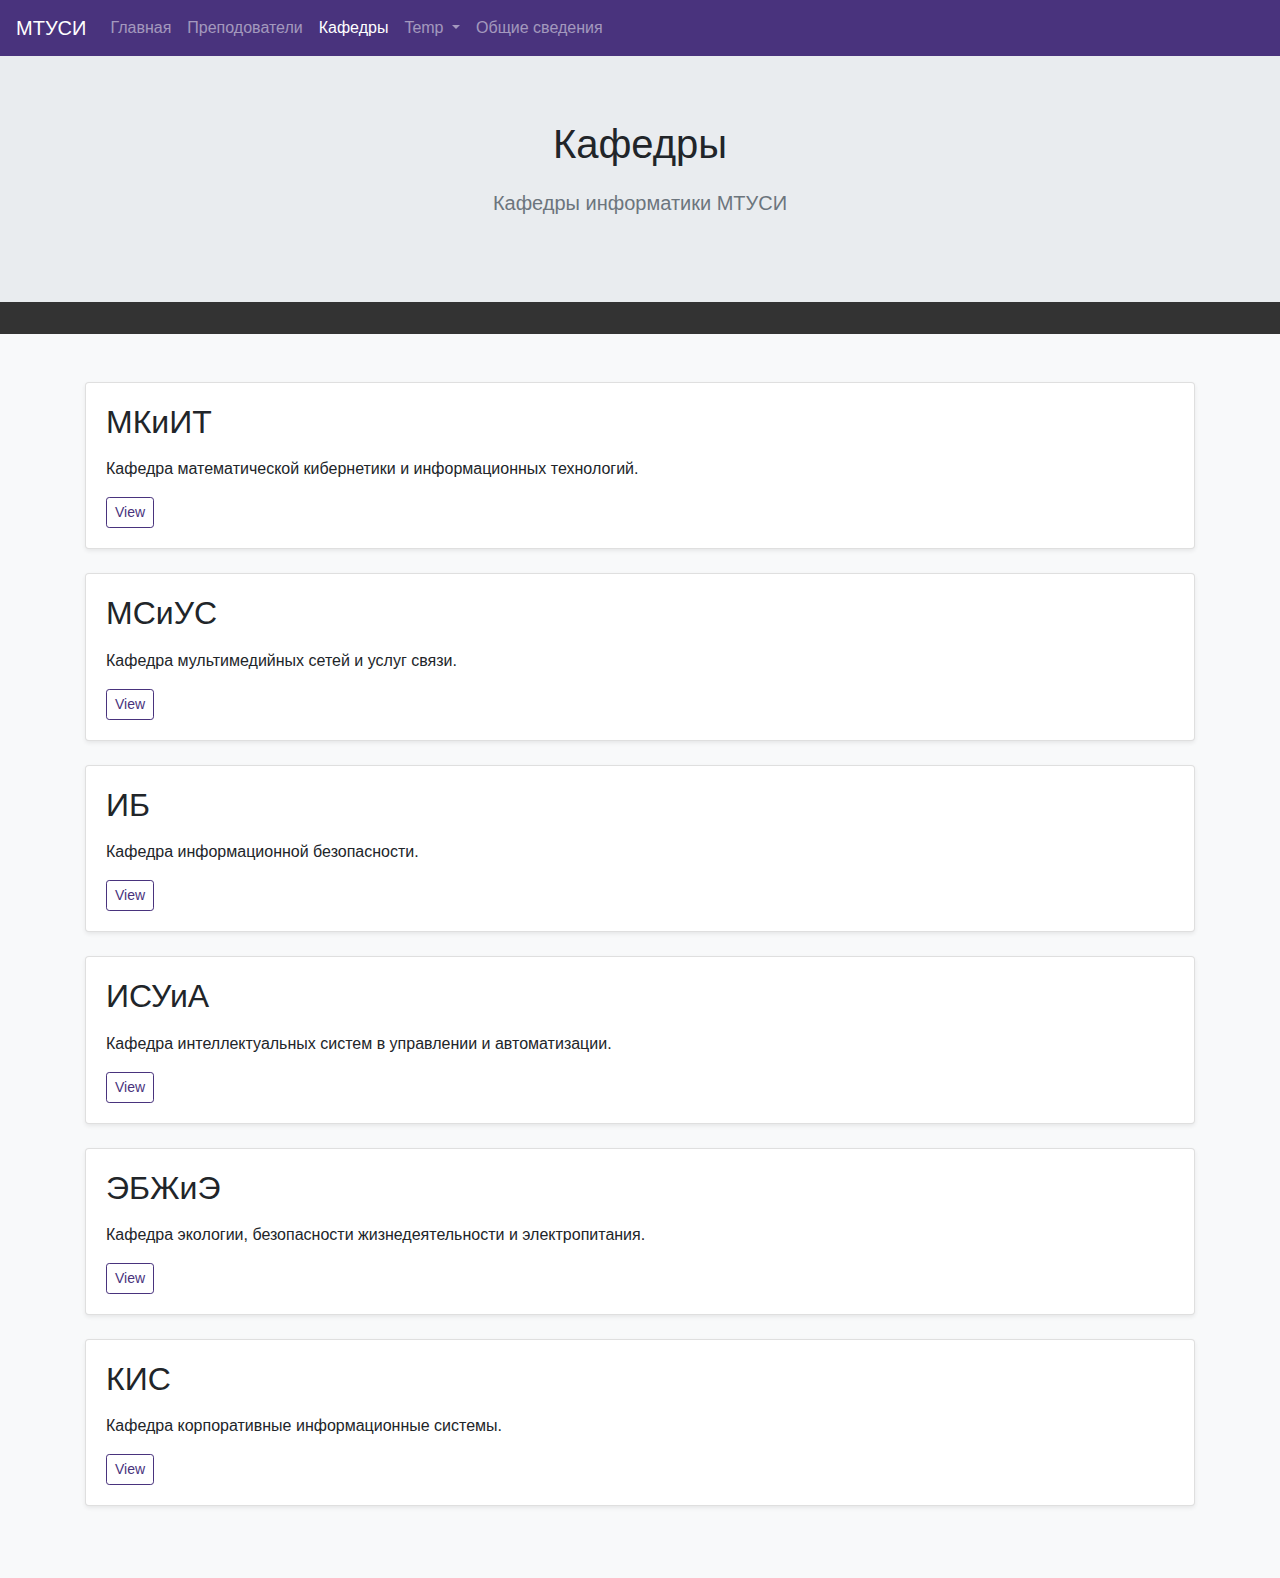
==== Site/department.html @ 0a7c4e99 "uuhhh" ====
<!DOCTYPE html>
<html lang="ru">

<head>
    <meta http-equiv="Content-Type" content="text/html; charset=UTF-8">
    <meta name="viewport" content="width=device-width, initial-scale=1, shrink-to-fit=no">
    <title>МТУСИ</title>
    <link rel="stylesheet" href="assets/css/bootstrap/bootstrap.min.css">
    <link rel="stylesheet" href="assets/css/style.css">
</head>

<body>
    <header>
        <nav class="navbar navbar-expand-md navbar-dark" style="background-color:#49337d">
            <a class="navbar-brand" href="#">МТУСИ</a>
            <button class="navbar-toggler" type="button" data-toggle="collapse" data-target="#navbarSupportedContent" aria-controls="navbarSupportedContent" aria-expanded="false" aria-label="Toggle navigation">
                      <span class="navbar-toggler-icon"></span>
                    </button>
            <div class="collapse navbar-collapse" id="navbarSupportedContent">
                <ul class="navbar-nav mr-auto">
                    <li class="nav-item">
                        <a class="nav-link" href="index.html">Главная<span class="sr-only">(current)</span></a>
                    </li>
                    <li class="nav-item">
                        <a class="nav-link" href="teachers.html">Преподователи</a>
                    </li>
                    <li class="nav-item active">
                        <a class="nav-link" href="department.html">Кафедры</a>
                    </li>
                    <li class="nav-item dropdown">
                        <a class="nav-link dropdown-toggle" href="#" id="navbarDropdown" role="button" data-toggle="dropdown" aria-haspopup="true" aria-expanded="false">
                                Temp
                          </a>
                        <div class="dropdown-menu" aria-labelledby="navbarDropdown">
                            <a class="dropdown-item" href="#">МКиИТ</a>

                            <a class="dropdown-item" href="#">МСиУС</a>

                            <a class="dropdown-item" href="#">ИБ</a>

                            <a class="dropdown-item" href="#">ИСУиА</a>

                            <a class="dropdown-item" href="#">ЭБЖиЭ</a>

                            <a class="dropdown-item" href="#">КИС</a>

                        </div>
                    </li>
                    <li class="nav-item">
                        <a class="nav-link" href="info.html">Общие сведения</a>
                    </li>
                </ul>
            </div>
        </nav>
    </header>
    <main>
        <section class="jumbotron jumbotron-fluid text-center">
            <div class="container">
                <h1 class="jumbotron-heading">Кафедры</h1>
                <p class="lead text-muted">Кафедры информатики МТУСИ</p>
            </div>
        </section>
        <div class="album py-5 bg-light">
            <div class="container">

                <div class="row">
                    <div class="col-md">
                        <div class="card mb-4 shadow-sm">
                            <div class="card-body">
                                <h2>МКиИТ</h2>
                                <p class="card-text">Кафедра математической кибернетики и информационных технологий.</p>
                                <div class="d-flex justify-content-between align-items-center">
                                    <div class="btn-group">
                                        <a href="department/MKiIT.html"><button type="button" class="btn btn-sm btn-outline-indigo" >View</button></a>
                                    </div>
                                </div>
                            </div>
                        </div>
                    </div>
                    <div class="col-md-12">
                        <div class="card mb-4 shadow-sm">

                            <div class="card-body">
                                <h2>МСиУС</h2>
                                <p class="card-text">Кафедра мультимедийных сетей и услуг связи.</p>
                                <div class="d-flex justify-content-between align-items-center">
                                    <div class="btn-group">
                                        <button type="button" class="btn btn-sm btn-outline-indigo">View</button>
                                    </div>
                                </div>
                            </div>
                        </div>
                    </div>
                    <div class="col-md-12">
                        <div class="card mb-4 shadow-sm">

                            <div class="card-body">
                                <h2>ИБ</h2>
                                <p class="card-text">Кафедра информационной безопасности.</p>
                                <div class="d-flex justify-content-between align-items-center">
                                    <div class="btn-group">
                                        <button type="button" class="btn btn-sm btn-outline-indigo">View</button>
                                    </div>
                                </div>
                            </div>
                        </div>
                    </div>
                    <div class="col-md-12">
                        <div class="card mb-4 shadow-sm">

                            <div class="card-body">
                                <h2>ИСУиА</h2>
                                <p class="card-text">Кафедра интеллектуальных систем в управлении и автоматизации.</p>
                                <div class="d-flex justify-content-between align-items-center">
                                    <div class="btn-group">
                                        <button type="button" class="btn btn-sm btn-outline-indigo">View</button>
                                    </div>
                                </div>
                            </div>
                        </div>
                    </div>
                    <div class="col-md-12">
                        <div class="card mb-4 shadow-sm">

                            <div class="card-body">
                                <h2>ЭБЖиЭ</h2>
                                <p class="card-text">Кафедра экологии, безопасности жизнедеятельности и электропитания.</p>
                                <div class="d-flex justify-content-between align-items-center">
                                    <div class="btn-group">
                                        <button type="button" class="btn btn-sm btn-outline-indigo">View</button>
                                    </div>
                                </div>
                            </div>
                        </div>
                    </div>
                    <div class="col-md-12">
                        <div class="card mb-4 shadow-sm">

                            <div class="card-body">
                                <h2>КИС</h2>
                                <p class="card-text">Кафедра корпоративные информационные системы.</p>
                                <div class="d-flex justify-content-between align-items-center">
                                    <div class="btn-group">
                                        <button type="button" class="btn btn-sm btn-outline-indigo">View</button>
                                    </div>
                                </div>
                            </div>
                        </div>
                    </div>
                </div>
            </div>
        </div>
    </main>
    <script src="assets/scripts/jquery-3.4.1.js"></script>
    <script src="assets/scripts/bootstrap/bootstrap.bundle.min.js"></script>
    <script src="assets/scripts/bootstrap/bootstrap.min.js"></script>
</body>

</html>
---- Site/assets/css/style.css ----
html,
body {
    height: 100%;
    background-color: #333;
}

p {
    display: block;
    margin-block-start: 1em;
    margin-block-end: 1em;
    margin-inline-start: 0px;
    margin-inline-end: 0px;
}

div {
    display: block;
}

a,
a:focus,
a:hover {
    color: #fff;
}

.logo {
    width: 200px;
    height: 200px;
    display: block;
    margin: auto;
    margin-bottom: 50px;
    margin-top: 50px;
}

.mt-auto {
    position: absolute;
    margin-top: auto!important;
    bottom: 0;
}

.mastfoot {
    color: rgba(255, 255, 255, .5);
}

.cover-container {
    max-width: 75em;
}


/* Xex*/

.photobox {
    color: #fff;
    font-size: 2.5rem;
    font-weight: 700;
    --photoboxOverlay: rgba(72, 27, 174, .7);
}

.photobox__previewbox {
    position: relative;
    overflow: hidden;
}

.photobox__preview {
    display: block;
    max-width: 100%;
    height: auto;
}

.photobox__previewbox:before {
    content: "";
}

.photobox_type10 .photobox__previewbox:before {
    width: 0;
    height: 0;
    padding: 25%;
    background-color: var(--photoboxOverlay, rgba(0, 0, 0, .8));
    border-radius: 50%;
    position: absolute;
    top: 50%;
    left: 50%;
    -webkit-transition: -webkit-transform calc(var(--photoboxAnimationDuration, .8s) / 2) ease;
    transition: -webkit-transform calc(var(--photoboxAnimationDuration, .8s) / 2) ease;
    transition: transform calc(var(--photoboxAnimationDuration, .8s) / 2) ease;
    transition: transform calc(var(--photoboxAnimationDuration, .8s) / 2) ease, -webkit-transform calc(var(--photoboxAnimationDuration, .8s) / 2) ease;
    will-change: transform;
    -webkit-transform: translate(-50%, -50%) scale(0);
    transform: translate(-50%, -50%) scale(0);
}

.photobox_type10:active .photobox__previewbox:before {
    -webkit-transform: translate(-50%, -50%) scale(4);
    transform: translate(-50%, -50%) scale(4);
    -webkit-transition-duration: var(--photoboxAnimationDuration, .8s);
    transition-duration: var(--photoboxAnimationDuration, .8s);
}

.photobox_type10 .photobox__label {
    width: 95%;
    text-align: center;
    opacity: 0;
    -webkit-transition: opacity calc(var(--photoboxAnimationDuration, .8s) / 4) cubic-bezier(0.71, 0.05, 0.29, 0.9), -webkit-transform calc(var(--photoboxAnimationDuration, .8s) / 4) cubic-bezier(0.71, 0.05, 0.29, 0.9);
    transition: opacity calc(var(--photoboxAnimationDuration, .8s) / 4) cubic-bezier(0.71, 0.05, 0.29, 0.9), -webkit-transform calc(var(--photoboxAnimationDuration, .8s) / 4) cubic-bezier(0.71, 0.05, 0.29, 0.9);
    transition: opacity calc(var(--photoboxAnimationDuration, .8s) / 4) cubic-bezier(0.71, 0.05, 0.29, 0.9), transform calc(var(--photoboxAnimationDuration, .8s) / 4) cubic-bezier(0.71, 0.05, 0.29, 0.9);
    transition: opacity calc(var(--photoboxAnimationDuration, .8s) / 4) cubic-bezier(0.71, 0.05, 0.29, 0.9), transform calc(var(--photoboxAnimationDuration, .8s) / 4) cubic-bezier(0.71, 0.05, 0.29, 0.9), -webkit-transform calc(var(--photoboxAnimationDuration, .8s) / 4) cubic-bezier(0.71, 0.05, 0.29, 0.9);
    will-change: opacity, transform;
    position: absolute;
    top: 50%;
    left: 50%;
    -webkit-transform: translate(-50%, 200%);
    transform: translate(-50%, 200%);
    z-index: 3;
}

.photobox_type10:active .photobox__label {
    opacity: 1;
    -webkit-transform: translate(-50%, -50%);
    transform: translate(-50%, -50%);
    -webkit-transition-duration: calc(var(--photoboxAnimationDuration, .8s) / 2);
    transition-duration: calc(var(--photoboxAnimationDuration, .8s) / 2);
    -webkit-transition-delay: calc(var(--photoboxAnimationDuration, .8s) / 4);
    transition-delay: calc(var(--photoboxAnimationDuration, .8s) / 4);
}
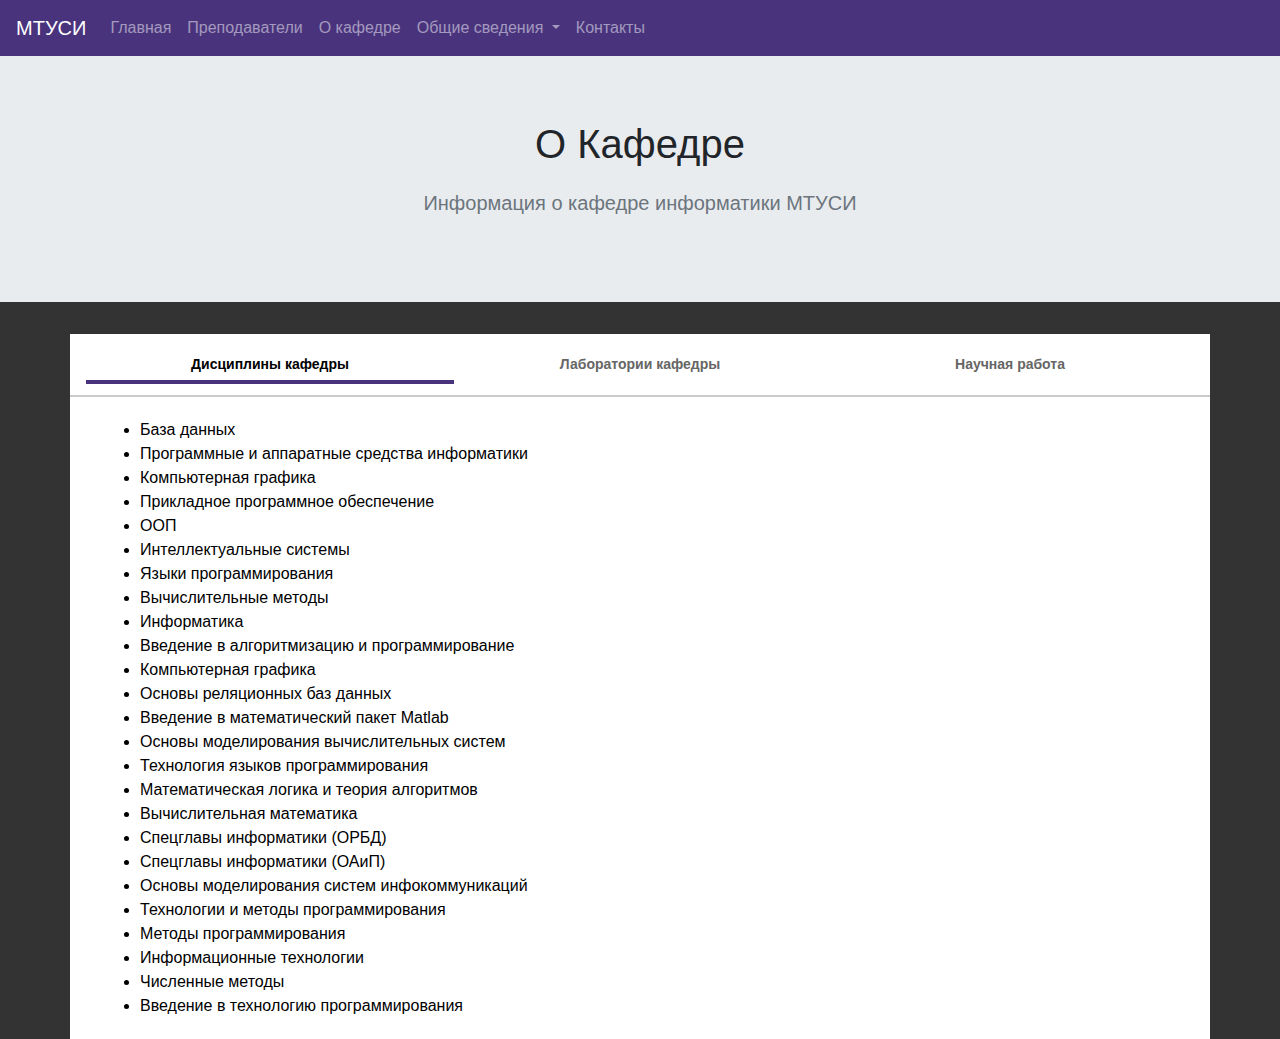
==== commit 956ec9db: "Update" ====
--- a/Site/department.html
+++ b/Site/department.html
@@ -14,40 +14,35 @@
         <nav class="navbar navbar-expand-md navbar-dark" style="background-color:#49337d">
             <a class="navbar-brand" href="#">МТУСИ</a>
             <button class="navbar-toggler" type="button" data-toggle="collapse" data-target="#navbarSupportedContent" aria-controls="navbarSupportedContent" aria-expanded="false" aria-label="Toggle navigation">
-                      <span class="navbar-toggler-icon"></span>
-                    </button>
+                              <span class="navbar-toggler-icon"></span>
+                            </button>
             <div class="collapse navbar-collapse" id="navbarSupportedContent">
                 <ul class="navbar-nav mr-auto">
-                    <li class="nav-item">
-                        <a class="nav-link" href="index.html">Главная<span class="sr-only">(current)</span></a>
+                    <li id="index" class="nav-item">
+                        <a class="nav-link" href="index.html">Главная<span class="sr-only"></span></a>
                     </li>
-                    <li class="nav-item">
-                        <a class="nav-link" href="teachers.html">Преподователи</a>
+                    <li id="teachers" class="nav-item">
+                        <a class="nav-link" href="teachers.html">Преподаватели</a>
                     </li>
-                    <li class="nav-item active">
-                        <a class="nav-link" href="department.html">Кафедры</a>
+                    <li id="department" class="nav-item">
+                        <a class="nav-link" href="department.html">О кафедре</a>
                     </li>
                     <li class="nav-item dropdown">
                         <a class="nav-link dropdown-toggle" href="#" id="navbarDropdown" role="button" data-toggle="dropdown" aria-haspopup="true" aria-expanded="false">
-                                Temp
-                          </a>
+                                        Общие сведения
+                                  </a>
                         <div class="dropdown-menu" aria-labelledby="navbarDropdown">
-                            <a class="dropdown-item" href="#">МКиИТ</a>
+                            <a class="dropdown-item" href="general/history.html">История кафедры</a>
 
-                            <a class="dropdown-item" href="#">МСиУС</a>
+                            <a class="dropdown-item" href="general/studywork.html">Учебная работа кафедры</a>
 
-                            <a class="dropdown-item" href="#">ИБ</a>
+                            <a class="dropdown-item" href="general/work.html">Работы кафедры</a>
 
-                            <a class="dropdown-item" href="#">ИСУиА</a>
-
-                            <a class="dropdown-item" href="#">ЭБЖиЭ</a>
-
-                            <a class="dropdown-item" href="#">КИС</a>
-
+                            <a class="dropdown-item" href="general/recommendations.html">Рекомендации преподавателям</a>
                         </div>
                     </li>
-                    <li class="nav-item">
-                        <a class="nav-link" href="info.html">Общие сведения</a>
+                    <li id="info" class="nav-item">
+                        <a class="nav-link" href="info.html">Контакты</a>
                     </li>
                 </ul>
             </div>
@@ -56,104 +51,108 @@
     <main>
         <section class="jumbotron jumbotron-fluid text-center">
             <div class="container">
-                <h1 class="jumbotron-heading">Кафедры</h1>
-                <p class="lead text-muted">Кафедры информатики МТУСИ</p>
+                <h1 class="jumbotron-heading">О Кафедре</h1>
+                <p class="lead text-muted">Информация о кафедре информатики МТУСИ</p>
             </div>
         </section>
-        <div class="album py-5 bg-light">
-            <div class="container">
+        <div class="container" style="background-color: #ffffff">
+            <ul class="tab-title text-center row">
+                <li class="col-lg-4 col-sm-4">Дисциплины кафедры</li>
+                <li class="col-lg-4 col-sm-4">Лаборатории кафедры</li>
+                <li class="col-lg-4 col-sm-4">Научная работа</li>
+            </ul>
+            <div class="tab-content">
+                <ul>
+                    <li>База данных</li>
+                    <li>Программные и аппаратные средства информатики</li>
+                    <li>Компьютерная графика</li>
+                    <li>Прикладное программное обеспечение</li>
+                    <li>ООП</li>
+                    <li>Интеллектуальные системы</li>
+                    <li>Языки программирования</li>
+                    <li>Вычислительные методы</li>
+                    <li>Информатика</li>
+                    <li>Введение в алгоритмизацию и программирование</li>
+                    <li>Компьютерная графика</li>
+                    <li>Основы реляционных баз данных</li>
+                    <li>Введение в математический пакет Matlab</li>
+                    <li>Основы моделирования вычислительных систем</li>
+                    <li>Технология языков программирования</li>
+                    <li>Математическая логика и теория алгоритмов</li>
+                    <li>Вычислительная математика</li>
+                    <li>Спецглавы информатики (ОРБД)</li>
+                    <li>Спецглавы информатики (ОАиП)</li>
+                    <li>Основы моделирования систем инфокоммуникаций</li>
+                    <li>Технологии и методы программирования</li>
+                    <li>Методы программирования</li>
+                    <li>Информационные технологии</li>
+                    <li>Численные методы</li>
+                    <li>Введение в технологию программирования</li>
+                </ul>
+            </div>
+            <div class="tab-content">
+                <p>
+                    <h5>Кафедра в настоящее время имеет:</h5>
+                </p>
+                <ul>
+                    <li>Лекционные аудитории, оборудованные компьютерной и аудиовизуальной техникой (511 и 310 ауд.), в которой проходят все лекционные занятия;</li>
 
-                <div class="row">
-                    <div class="col-md">
-                        <div class="card mb-4 shadow-sm">
-                            <div class="card-body">
-                                <h2>МКиИТ</h2>
-                                <p class="card-text">Кафедра математической кибернетики и информационных технологий.</p>
-                                <div class="d-flex justify-content-between align-items-center">
-                                    <div class="btn-group">
-                                        <a href="department/MKiIT.html"><button type="button" class="btn btn-sm btn-outline-indigo" >View</button></a>
-                                    </div>
-                                </div>
-                            </div>
-                        </div>
-                    </div>
-                    <div class="col-md-12">
-                        <div class="card mb-4 shadow-sm">
+                    <li>4 компьютерных классы ПК, классы полностью оснащены новой техникой (531, 538, 540, 223 ауд.);</li>
 
-                            <div class="card-body">
-                                <h2>МСиУС</h2>
-                                <p class="card-text">Кафедра мультимедийных сетей и услуг связи.</p>
-                                <div class="d-flex justify-content-between align-items-center">
-                                    <div class="btn-group">
-                                        <button type="button" class="btn btn-sm btn-outline-indigo">View</button>
-                                    </div>
-                                </div>
-                            </div>
-                        </div>
-                    </div>
-                    <div class="col-md-12">
-                        <div class="card mb-4 shadow-sm">
+                    <li> 2 специализированных лаборатории по инженерной графики;</li>
 
-                            <div class="card-body">
-                                <h2>ИБ</h2>
-                                <p class="card-text">Кафедра информационной безопасности.</p>
-                                <div class="d-flex justify-content-between align-items-center">
-                                    <div class="btn-group">
-                                        <button type="button" class="btn btn-sm btn-outline-indigo">View</button>
-                                    </div>
-                                </div>
-                            </div>
-                        </div>
-                    </div>
-                    <div class="col-md-12">
-                        <div class="card mb-4 shadow-sm">
+                    <li> Локальная сеть кафедры, которая имеет выход на корпоративную сеть университета.</li>
+                </ul>
 
-                            <div class="card-body">
-                                <h2>ИСУиА</h2>
-                                <p class="card-text">Кафедра интеллектуальных систем в управлении и автоматизации.</p>
-                                <div class="d-flex justify-content-between align-items-center">
-                                    <div class="btn-group">
-                                        <button type="button" class="btn btn-sm btn-outline-indigo">View</button>
-                                    </div>
-                                </div>
-                            </div>
-                        </div>
-                    </div>
-                    <div class="col-md-12">
-                        <div class="card mb-4 shadow-sm">
+                <p>
+                    <h5>Кафедра в перспективе планирует:</h5>
+                </p>
+                <ul>
+                    <li>обеспечить проведение промежуточного тестирования в классах.</li>
+                </ul>
 
-                            <div class="card-body">
-                                <h2>ЭБЖиЭ</h2>
-                                <p class="card-text">Кафедра экологии, безопасности жизнедеятельности и электропитания.</p>
-                                <div class="d-flex justify-content-between align-items-center">
-                                    <div class="btn-group">
-                                        <button type="button" class="btn btn-sm btn-outline-indigo">View</button>
-                                    </div>
-                                </div>
-                            </div>
-                        </div>
-                    </div>
-                    <div class="col-md-12">
-                        <div class="card mb-4 shadow-sm">
+                <p>
+                    <h5>В компьютерных классах на всех ПК имеется следующее программное обеспечение:</h5>
+                </p>
+                <ul>
+                    <li>Windows 7;</li>
 
-                            <div class="card-body">
-                                <h2>КИС</h2>
-                                <p class="card-text">Кафедра корпоративные информационные системы.</p>
-                                <div class="d-flex justify-content-between align-items-center">
-                                    <div class="btn-group">
-                                        <button type="button" class="btn btn-sm btn-outline-indigo">View</button>
-                                    </div>
-                                </div>
-                            </div>
-                        </div>
-                    </div>
-                </div>
+                    <li>MS Visual Studio .NET 2008; MS Visual Studio .NET 2010;</li>
+                    <li> MS Visio 2010, MS Access 2010, MS Access 2010;</li>
+
+                    <li>Методические материалы: электронные учебные пособия, практикумы изадачники;</li>
+
+                    <li>базы тестовых заданий для текущего, промежуточного оценивания знаний студентов;</li>
+
+                    <li> и др.</li>
+                </ul>
+            </div>
+            <div class="tab-content">
+                <p>Преподаватели кафедры являются опытными педагогами и высококвалифицированными специалистами в различных областях современного программирования, компьютерных технологий, вычислительной математики и компьютерной графики </p>
+
+                <p>Одно из предложения кафедры на проведение НИР по научному направлению кафедры это: "Разработка и применение технологии дифференцированного извлечения информации на основе смысловой индексации текстовых ресурсов локальных, корпоративных
+                    и глобальных сетей" IT-Miner.</p>
+
+                <p>Здесь решаются следующие задачи: Построение любой система, связанной с применением технологии IT-miner включает прежде всего разработку двух основных компонент.</p>
+
+                <p>Первая - система сбора , осуществляющая с помощью типовых средств нахождение соответствующих запросу информационных ресурсов и выделение из них ограниченных фрагментов текстового материала с заданным объемом и достаточно высокой плотностью
+                    вхождения ключевых слов.</p>
+
+                <p>Вторая компонента - интеллектуальная система, на вход которой поступают выделенные параграфы. Соответствующие тексты проходят все виды лингвистического анализа: лексический, морфологический и синтактико-семантический. В результате текст
+                    автоматически формализуется. Из него выделяются необходимые информационные объекты: лица, организации, объекты научной, образовательной или производственной или деятельности, даты, места расположения объектов, адреса и т.д., а также
+                    их свойства и связи, которые описаны в тексте с помощью глагольных форм или в виде анафорических ссылок. Все это представляется в виде структур (расширенных семантических сетей) и запоминается в базе знаний. На ее основе осуществляется
+                    дифференцированный отбор интересующих пользователя объектов с последующим автоматизированным проведением информационного анализа для подготовки и принятия решений в любой предметной области.</p>
+
+                <p>Другие направления научных исследований кафедры связаны: с исследованиями и разработкой методов рациональной организации и прогнозирования информационных ресурсов в научно-образовательной сфере; с распределенными системами дистанционного
+                    обучения; использованию средств компьютерной графики при проектировании РЭА; с разработкой обучающих технологий в области графических дисциплин при дистанционной форме.</p>
             </div>
         </div>
+
     </main>
     <script src="assets/scripts/jquery-3.4.1.js"></script>
     <script src="assets/scripts/bootstrap/bootstrap.bundle.min.js"></script>
     <script src="assets/scripts/bootstrap/bootstrap.min.js"></script>
+    <script src="assets/scripts/script.js"></script>
 </body>
 
 </html>--- a/Site/assets/css/style.css
+++ b/Site/assets/css/style.css
@@ -43,6 +43,45 @@
 
 .cover-container {
     max-width: 75em;
+}
+
+
+/* Hhhhuu*/
+
+.tab-title {
+    list-style: none;
+}
+
+.tab-title {
+    display: flex;
+    flex-direction: row;
+    justify-content: space-around;
+    padding: 15px;
+    border-bottom: 2px solid #ccc;
+}
+
+.tab-title li {
+    font-size: 14px;
+    color: #666;
+    font-weight: bold;
+    cursor: pointer;
+    padding: 5px;
+}
+
+.tab-title li:hover {
+    box-shadow: 0 -5px 0px -2px #ccc;
+}
+
+.tab-title li.active {
+    color: rgb(0, 0, 0);
+    box-shadow: 0 5px 0px -1px #49337d;
+}
+
+.tab-content {
+    display: none;
+    padding: 5px;
+    margin: 10px;
+    color: rgb(0, 0, 0);
 }
 
 
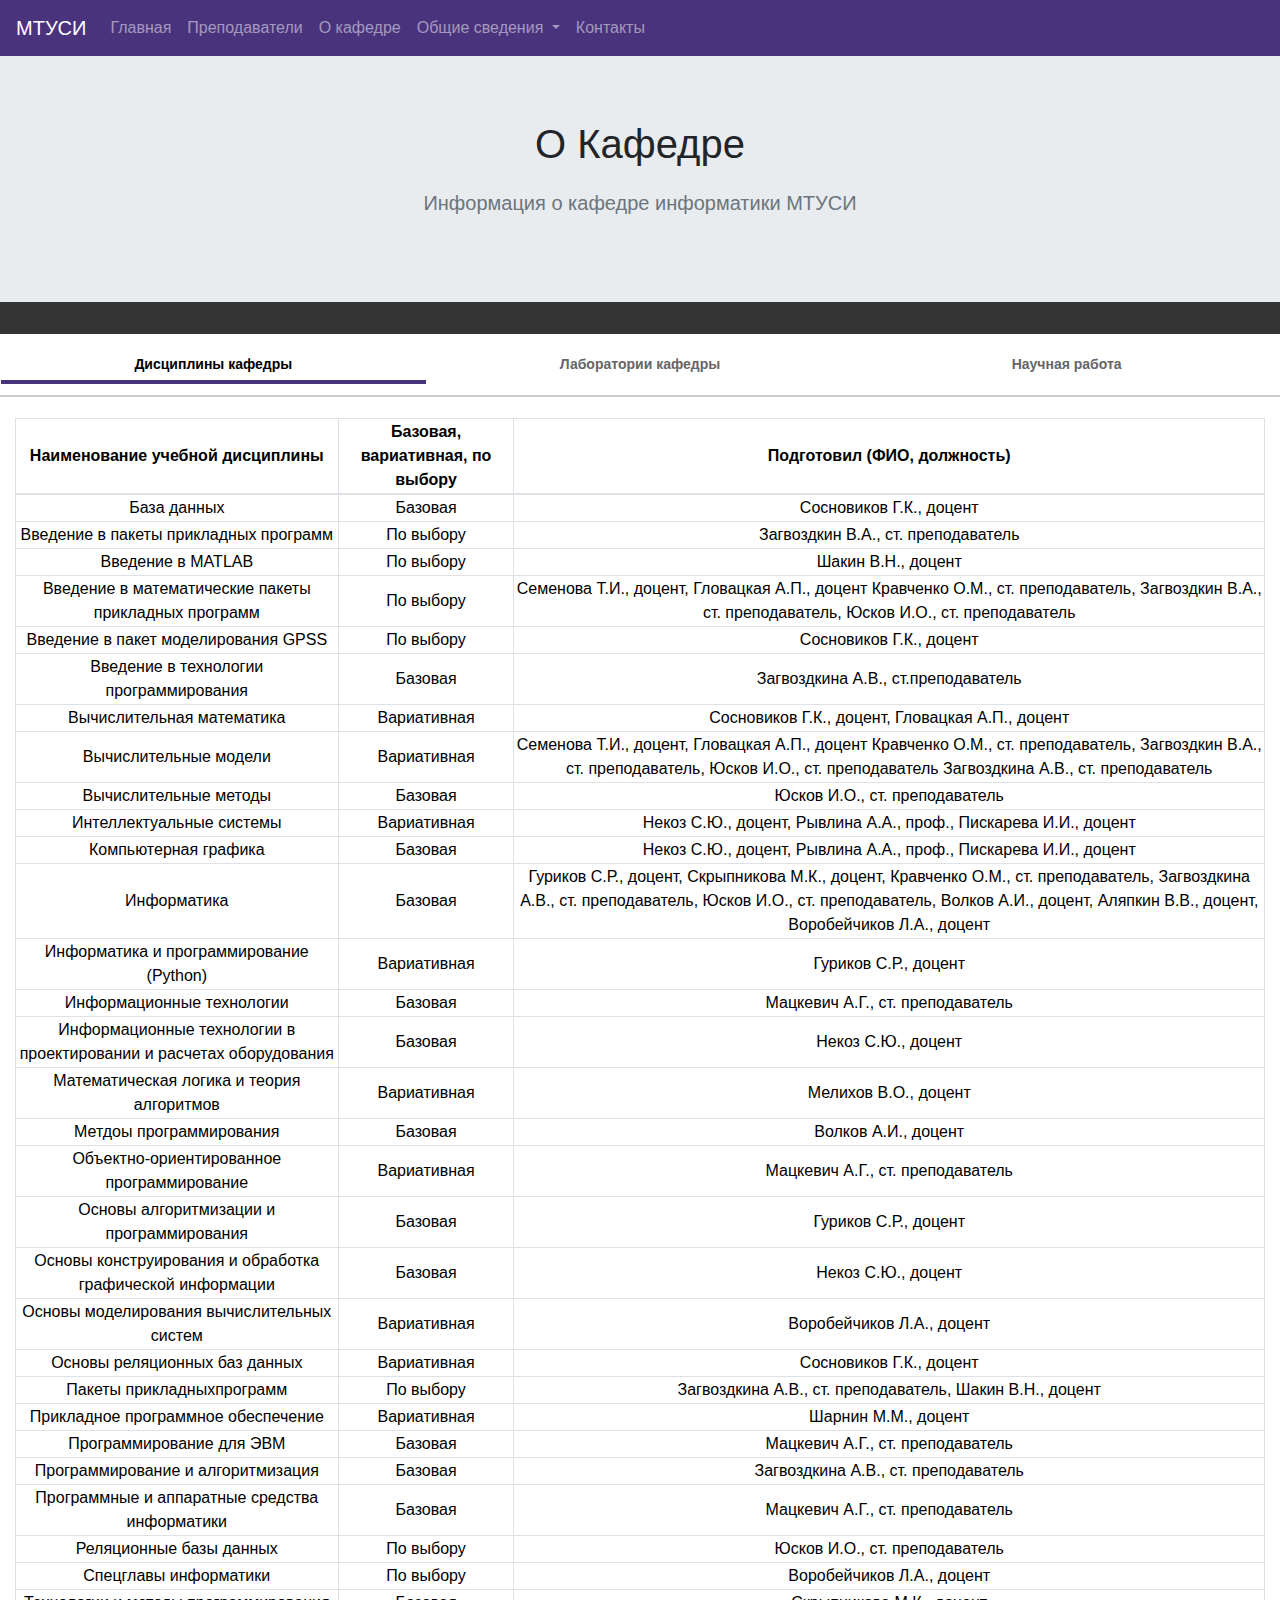
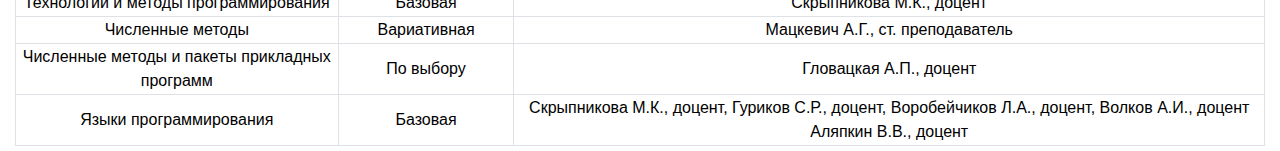
==== commit 02820171: "Look like that's it" ====
--- a/Site/department.html
+++ b/Site/department.html
@@ -55,42 +55,200 @@
                 <p class="lead text-muted">Информация о кафедре информатики МТУСИ</p>
             </div>
         </section>
-        <div class="container" style="background-color: #ffffff">
+        <div class="" style="background-color: #ffffff;">
             <ul class="tab-title text-center row">
                 <li class="col-lg-4 col-sm-4">Дисциплины кафедры</li>
                 <li class="col-lg-4 col-sm-4">Лаборатории кафедры</li>
                 <li class="col-lg-4 col-sm-4">Научная работа</li>
             </ul>
-            <div class="tab-content">
-                <ul>
-                    <li>База данных</li>
-                    <li>Программные и аппаратные средства информатики</li>
-                    <li>Компьютерная графика</li>
-                    <li>Прикладное программное обеспечение</li>
-                    <li>ООП</li>
-                    <li>Интеллектуальные системы</li>
-                    <li>Языки программирования</li>
-                    <li>Вычислительные методы</li>
-                    <li>Информатика</li>
-                    <li>Введение в алгоритмизацию и программирование</li>
-                    <li>Компьютерная графика</li>
-                    <li>Основы реляционных баз данных</li>
-                    <li>Введение в математический пакет Matlab</li>
-                    <li>Основы моделирования вычислительных систем</li>
-                    <li>Технология языков программирования</li>
-                    <li>Математическая логика и теория алгоритмов</li>
-                    <li>Вычислительная математика</li>
-                    <li>Спецглавы информатики (ОРБД)</li>
-                    <li>Спецглавы информатики (ОАиП)</li>
-                    <li>Основы моделирования систем инфокоммуникаций</li>
-                    <li>Технологии и методы программирования</li>
-                    <li>Методы программирования</li>
-                    <li>Информационные технологии</li>
-                    <li>Численные методы</li>
-                    <li>Введение в технологию программирования</li>
-                </ul>
+            <div class="tab-content-li">
+                <table class="tabel table-bordered table-hover text-center">
+                    <thead>
+                        <tr class="">
+                            <th scope="col">Наименование учебной дисциплины</th>
+                            <th scope="col">Базовая, вариативная, по выбору</th>
+                            <th scope="col">Подготовил (ФИО, должность)</th>
+                        </tr>
+                    </thead>
+                    <tbody>
+                        <tr>
+                            <td>База данных</td>
+                            <td>Базовая</td>
+                            <td>Сосновиков Г.К., доцент</td>
+                        </tr>
+
+                        <tr>
+                            <td>Введение в пакеты прикладных программ </td>
+                            <td>По выбору</td>
+                            <td>Загвоздкин В.А., ст. преподаватель</td>
+                        </tr>
+                        <tr>
+                            <td>Введение в MATLAB</td>
+                            <td>По выбору</td>
+                            <td>Шакин В.Н., доцент</td>
+                        </tr>
+                        <tr>
+                            <td>Введение в математические пакеты прикладных программ</td>
+                            <td>По выбору</td>
+                            <td>Семенова Т.И., доцент, Гловацкая А.П., доцент Кравченко О.М., ст. преподаватель, Загвоздкин В.А., ст. преподаватель, Юсков И.О., ст. преподаватель
+                            </td>
+                        </tr>
+                        <tr>
+                            <td>Введение в пакет моделирования GPSS</td>
+                            <td>По выбору</td>
+                            <td>Сосновиков Г.К., доцент</td>
+                        </tr>
+                        <tr>
+                            <td>Введение в технологии программирования</td>
+                            <td>Базовая</td>
+                            <td>Загвоздкина А.В., ст.преподаватель</td>
+                        </tr>
+                        <tr>
+                            <td>Вычислительная математика</td>
+                            <td>Вариативная</td>
+                            <td>Сосновиков Г.К., доцент, Гловацкая А.П., доцент
+                            </td>
+                        </tr>
+                        <tr>
+                            <td>Вычислительные модели</td>
+                            <td>Вариативная</td>
+                            <td>Семенова Т.И., доцент, Гловацкая А.П., доцент Кравченко О.М., ст. преподаватель, Загвоздкин В.А., ст. преподаватель, Юсков И.О., ст. преподаватель Загвоздкина А.В., ст. преподаватель
+                            </td>
+                        </tr>
+                        <tr>
+                            <td>Вычислительные методы</td>
+                            <td>Базовая</td>
+                            <td>Юсков И.О., ст. преподаватель</td>
+                        </tr>
+                        <tr>
+                            <td>Интеллектуальные системы</td>
+                            <td>Вариативная</td>
+                            <td>Некоз С.Ю., доцент, Рывлина А.А., проф., Пискарева И.И., доцент
+                            </td>
+                        </tr>
+                        <tr>
+                            <td>Компьютерная графика</td>
+                            <td>Базовая</td>
+                            <td>Некоз С.Ю., доцент, Рывлина А.А., проф., Пискарева И.И., доцент
+                            </td>
+                        </tr>
+                        <tr>
+                            <td>Информатика</td>
+                            <td>Базовая</td>
+                            <td>Гуриков С.Р., доцент, Скрыпникова М.К., доцент, Кравченко О.М., ст. преподаватель, Загвоздкина А.В., ст. преподаватель, Юсков И.О., ст. преподаватель, Волков А.И., доцент, Аляпкин В.В., доцент, Воробейчиков Л.А., доцент
+                            </td>
+                        </tr>
+                        <tr>
+                            <td>Информатика и программирование (Python)</td>
+                            <td>Вариативная</td>
+                            <td>Гуриков С.Р., доцент</td>
+                        </tr>
+                        <tr>
+                            <td>Информационные технологии</td>
+                            <td>Базовая</td>
+                            <td>Мацкевич А.Г., ст. преподаватель</td>
+                        </tr>
+                        <tr>
+                            <td>Информационные технологии в проектировании и расчетах оборудования</td>
+                            <td>Базовая</td>
+                            <td>Некоз С.Ю., доцент</td>
+                        </tr>
+                        <tr>
+                            <td>Математическая логика и теория алгоритмов</td>
+                            <td>Вариативная</td>
+                            <td>Мелихов В.О., доцент</td>
+                        </tr>
+                        <tr>
+                            <td>Метдоы программирования</td>
+                            <td>Базовая</td>
+                            <td>Волков А.И., доцент</td>
+                        </tr>
+                        <tr>
+                            <td>Объектно-ориентированное программирование</td>
+                            <td>Вариативная</td>
+                            <td>Мацкевич А.Г., ст. преподаватель</td>
+                        </tr>
+                        <tr>
+                            <td>Основы алгоритмизации и программирования</td>
+                            <td>Базовая</td>
+                            <td>Гуриков С.Р., доцент</td>
+                        </tr>
+                        <tr>
+                            <td>Основы конструирования и обработка графической информации</td>
+                            <td>Базовая</td>
+                            <td>Некоз С.Ю., доцент</td>
+                        </tr>
+                        <tr>
+                            <td>Основы моделирования вычислительных систем</td>
+                            <td>Вариативная</td>
+                            <td>Воробейчиков Л.А., доцент</td>
+                        </tr>
+                        <tr>
+                            <td>Основы реляционных баз данных</td>
+                            <td>Вариативная</td>
+                            <td>Сосновиков Г.К., доцент</td>
+                        </tr>
+                        <tr>
+                            <td>Пакеты прикладныхпрограмм</td>
+                            <td>По выбору</td>
+                            <td>Загвоздкина А.В., ст. преподаватель, Шакин В.Н., доцент
+                            </td>
+                        </tr>
+                        <tr>
+                            <td>Прикладное программное обеспечение</td>
+                            <td>Вариативная</td>
+                            <td>Шарнин М.М., доцент</td>
+                        </tr>
+                        <tr>
+                            <td>Программирование для ЭВМ</td>
+                            <td>Базовая</td>
+                            <td>Мацкевич А.Г., ст. преподаватель</td>
+                        </tr>
+                        <tr>
+                            <td>Программирование и алгоритмизация</td>
+                            <td>Базовая</td>
+                            <td>Загвоздкина А.В., ст. преподаватель</td>
+                        </tr>
+                        <tr>
+                            <td>Программные и аппаратные средства информатики</td>
+                            <td>Базовая</td>
+                            <td>Мацкевич А.Г., ст. преподаватель</td>
+                        </tr>
+                        <tr>
+                            <td>Реляционные базы данных</td>
+                            <td>По выбору</td>
+                            <td>Юсков И.О., ст. преподаватель</td>
+                        </tr>
+                        <tr>
+                            <td>Спецглавы информатики</td>
+                            <td>По выбору</td>
+                            <td>Воробейчиков Л.А., доцент</td>
+                        </tr>
+                        <tr>
+                            <td>Технологии и методы программирования</td>
+                            <td>Базовая</td>
+                            <td>Скрыпникова М.К., доцент</td>
+                        </tr>
+                        <tr>
+                            <td>Численные методы</td>
+                            <td>Вариативная</td>
+                            <td>Мацкевич А.Г., ст. преподаватель</td>
+                        </tr>
+                        <tr>
+                            <td>Численные методы и пакеты прикладных программ</td>
+                            <td>По выбору</td>
+                            <td>Гловацкая А.П., доцент</td>
+                        </tr>
+                        <tr>
+                            <td>Языки программирования</td>
+                            <td>Базовая</td>
+                            <td>Скрыпникова М.К., доцент, Гуриков С.Р., доцент, Воробейчиков Л.А., доцент, Волков А.И., доцент Аляпкин В.В., доцент
+                            </td>
+                        </tr>
+                    </tbody>
+                </table>
             </div>
-            <div class="tab-content">
+            <div class="tab-content-li">
                 <p>
                     <h5>Кафедра в настоящее время имеет:</h5>
                 </p>
@@ -101,24 +259,17 @@
 
                     <li> 2 специализированных лаборатории по инженерной графики;</li>
 
-                    <li> Локальная сеть кафедры, которая имеет выход на корпоративную сеть университета.</li>
+                    <li> Локальная сеть кафедры объединяет 3 компьютерных класса, 2 преподавательские и 2 лаборантские (с 2-мя серверами), имеет выход в Интернет.</li>
+
                 </ul>
 
-                <p>
-                    <h5>Кафедра в перспективе планирует:</h5>
+                <h5>В компьютерных классах на всех ПК имеется следующее программное обеспечение:</h5>
                 </p>
                 <ul>
-                    <li>обеспечить проведение промежуточного тестирования в классах.</li>
-                </ul>
-
-                <p>
-                    <h5>В компьютерных классах на всех ПК имеется следующее программное обеспечение:</h5>
-                </p>
-                <ul>
-                    <li>Windows 7;</li>
-
-                    <li>MS Visual Studio .NET 2008; MS Visual Studio .NET 2010;</li>
-                    <li> MS Visio 2010, MS Access 2010, MS Access 2010;</li>
+                    <li>Windows 10;</li>
+
+                    <li>MS Visual Studio .NET 2012; MS Visual Studio .NET 2017;</li>
+                    <li> MS Visio 2018, MS Access 2018, MS Access 2018;</li>
 
                     <li>Методические материалы: электронные учебные пособия, практикумы изадачники;</li>
 
@@ -127,24 +278,164 @@
                     <li> и др.</li>
                 </ul>
             </div>
-            <div class="tab-content">
-                <p>Преподаватели кафедры являются опытными педагогами и высококвалифицированными специалистами в различных областях современного программирования, компьютерных технологий, вычислительной математики и компьютерной графики </p>
-
-                <p>Одно из предложения кафедры на проведение НИР по научному направлению кафедры это: "Разработка и применение технологии дифференцированного извлечения информации на основе смысловой индексации текстовых ресурсов локальных, корпоративных
-                    и глобальных сетей" IT-Miner.</p>
-
-                <p>Здесь решаются следующие задачи: Построение любой система, связанной с применением технологии IT-miner включает прежде всего разработку двух основных компонент.</p>
-
-                <p>Первая - система сбора , осуществляющая с помощью типовых средств нахождение соответствующих запросу информационных ресурсов и выделение из них ограниченных фрагментов текстового материала с заданным объемом и достаточно высокой плотностью
-                    вхождения ключевых слов.</p>
-
-                <p>Вторая компонента - интеллектуальная система, на вход которой поступают выделенные параграфы. Соответствующие тексты проходят все виды лингвистического анализа: лексический, морфологический и синтактико-семантический. В результате текст
-                    автоматически формализуется. Из него выделяются необходимые информационные объекты: лица, организации, объекты научной, образовательной или производственной или деятельности, даты, места расположения объектов, адреса и т.д., а также
-                    их свойства и связи, которые описаны в тексте с помощью глагольных форм или в виде анафорических ссылок. Все это представляется в виде структур (расширенных семантических сетей) и запоминается в базе знаний. На ее основе осуществляется
-                    дифференцированный отбор интересующих пользователя объектов с последующим автоматизированным проведением информационного анализа для подготовки и принятия решений в любой предметной области.</p>
-
-                <p>Другие направления научных исследований кафедры связаны: с исследованиями и разработкой методов рациональной организации и прогнозирования информационных ресурсов в научно-образовательной сфере; с распределенными системами дистанционного
-                    обучения; использованию средств компьютерной графики при проектировании РЭА; с разработкой обучающих технологий в области графических дисциплин при дистанционной форме.</p>
+            <div class="tab-content-li">
+                <div class="border text-center">
+                    <div class="nav nav-pills row" id="v-pills-tab" role="tablist" aria-orientation="vertical">
+                        <a class="nav-link active col-lg-4 col-sm-12" id="v-pills-tab1-tab" data-toggle="pill" href="#v-pills-tab1" role="tab" aria-controls="v-pills-tab1" aria-selected="true">Перечень научных направлений кафедры, научных школ.</a>
+                        <a class="nav-link col-lg-4 col-sm-12" id="v-pills-tab2-tab" data-toggle="pill" href="#v-pills-tab2" role="tab" aria-controls="v-pills-tab2" aria-selected="false">Участие кафедры.</a>
+                        <a class="nav-link col-lg-4 col-sm-12" id="v-pills-tab3-tab" data-toggle="pill" href="#v-pills-tab3" role="tab" aria-controls="v-pills-tab3" aria-selected="false">Число публикаций, изданных в рецензируемых научных журналах.</a>
+                    </div>
+                </div>
+                <div class="">
+                    <div class="tab-content" id="v-pills-tabContent" style="display: block">
+                        <div class="tab-pane fade show active" id="v-pills-tab1" role="tabpanel" aria-labelledby="v-pills-tab1-tab">
+                            <table class="table table-bordered table-hover text-center">
+                                <thead>
+                                    <tr>
+                                        <th scope="col">Перечень научных направлений</th>
+                                        <th scope="col" style="width: 25em ;">Число преподавателей кафедры – участников</th>
+                                    </tr>
+                                </thead>
+                                <tbody>
+                                    <tr>
+                                        <td>Беспроводные сенсорные сети и Интернет вещей</td>
+                                        <td>Волков А.И.</td>
+                                    </tr>
+                                    <tr>
+                                        <td>Исследование эффективности методов защиты от ошибок в беспроводных сетях различного назначения и разработка новых методов</td>
+                                        <td>Волков А.И.</td>
+                                    </tr>
+                                    <tr>
+                                        <td>Автоматизация контроля знаний</td>
+                                        <td>Волков А.И</td>
+                                    </tr>
+                                    <tr>
+                                        <td>Разработка прикладных информационных систем</td>
+                                        <td>Волков А.И.</td>
+                                    </tr>
+                                    <tr>
+                                        <td>Управление рисками информационной и функциональной безопасности.</td>
+                                        <td>Семин В.Г.</td>
+                                    </tr>
+                                    <tr>
+                                        <td>Моделирование, автоматизация и интеллектуализация прикладных процессов</td>
+                                        <td>Семин В.Г.</td>
+                                    </tr>
+                                    <tr>
+                                        <td>Моделирование систем и сетей связи</td>
+                                        <td>Воробейчиков Л.А., Сосновиков Г.К.</td>
+                                    </tr>
+                                    <tr>
+                                        <td>Компьютерная лингвистика</td>
+                                        <td>Мацкевич А.Г.</td>
+                                    </tr>
+                                    <tr>
+                                        <td>Применение математических пакетов</td>
+                                        <td>Шакин В.Н., Семенова Т.И., Загвоздкина А.В.,Юсков И.О. </td>
+                                    </tr>
+                                    <tr>
+                                        <td>Организация учебного процесса в вузе</td>
+                                        <td>Волков А.И., Гуриков С.Р.</td>
+                                    </tr>
+                                    <tr>
+                                        <td>Инженерная педагогика</td>
+                                        <td>Рывлина А.А., Евстратов П.И.</td>
+                                    </tr>
+                                </tbody>
+                            </table>
+                        </div>
+                        <div class="tab-pane fade" id="v-pills-tab2" role="tabpanel" aria-labelledby="v-pills-tab2-tab">
+                            <table class="table table-bordered table-hover text-center">
+                                <thead>
+                                    <tr>
+                                        <th scope="col">Тематика, направление </th>
+                                        <th scope="col">Семинары / совещания / конференции</th>
+                                        <th scope="col">Число преподавателей кафедры – участников</th>
+                                    </tr>
+                                </thead>
+                                <tbody>
+                                    <tr>
+                                        <td>Управление учебным процессом в информационно-образовательном пространстве</td>
+                                        <td>XXI-я Российская научная конференция</td>
+                                        <td>Волков А.И.</td>
+                                    </tr>
+                                    <tr>
+                                        <td>«The usage of neural networks for mathematical model of autonomous objects",</td>
+                                        <td>Systems of Signals Generating and Processing in the Field of on Board Communications, Moscow</td>
+                                        <td>Волков А.И.</td>
+                                    </tr>
+                                    <tr>
+                                        <td>«Context of mobile application quality risk management process"</td>
+                                        <td>The 24 Conference of Open Innovations Association FRUCT, Moscow, Russia,</td>
+                                        <td>Волков А.И., Семин В.Г.</td>
+                                    </tr>
+                                    <tr>
+                                        <td>Научно-исследовательская работа студентов в программе подготовки бакалавров по IT-направлениям</td>
+                                        <td>XXII Международная научная конференция</td>
+                                        <td>Волков А.И.</td>
+                                    </tr>
+                                    <tr>
+                                        <td>Эффективный контракт и эффективное образование </td>
+                                        <td>XXII Международная научная конференция</td>
+                                        <td>Волков А.И.</td>
+                                    </tr>
+                                    <tr>
+                                        <td>Моделирование структуры угроз рискам безопасности</td>
+                                        <td>IV Международная научно-практическая конференция «Научные исследования: методика и практика»</td>
+                                        <td>Семин В.Г</td>
+                                    </tr>
+                                    <tr>
+                                        <td>Алгоритмы формирования эффективных мер противодействия рискам безопасности.</td>
+                                        <td>IV Международная научно-практическая конференция «Научные исследования: методика и практика»</td>
+                                        <td>Семин В.Г</td>
+                                    </tr>
+                                    <tr>
+                                        <td>Анализ количественных методов анализа рисков безопасности.</td>
+                                        <td>IV Международная научно-практическая конференция «Научные исследования: методика и практика»</td>
+                                        <td>Семин В.Г</td>
+                                    </tr>
+                                    <tr>
+                                        <td>О необходимости разработки программного обеспечения по техническому заданию.</td>
+                                        <td>III Всероссийская научно-практическая конференция магистрантов</td>
+                                        <td>Семин В.Г</td>
+                                    </tr>
+                                    <tr>
+                                        <td>Моделирование процесса управления рисками проекта по созданию программного oбеспечения.</td>
+                                        <td>III Всероссийская научно-практическая конференция магистрантов</td>
+                                        <td>Семин В.Г</td>
+                                    </tr>
+                                    <tr>
+                                        <td>Разработка метода визуальной атаки на цифровой стегоконтейнер.</td>
+                                        <td>III Всероссийская научно-практическая конференция магистрантов</td>
+                                        <td>Семин В.Г</td>
+                                    </tr>
+                                </tbody>
+                            </table>
+                        </div>
+                        <div class="tab-pane fade" id="v-pills-tab3" role="tabpanel" aria-labelledby="v-pills-tab3-tab">
+                            <table class="table table-bordered text-center">
+                                <thead>
+                                    <tr>
+                                        <th scope="col">В журналах, инд. РИНЦ</th>
+                                        <th scope="col">В журналах, Scopus</th>
+                                        <th scope="col">В научной периодике, инд. WoS</th>
+                                        <th scope="col">В т.ч. на 1 сотрудника</th>
+                                        <th scope="col">Количество монографий</th>
+                                    </tr>
+                                </thead>
+                                <tbody>
+                                    <tr>
+                                        <td>38</td>
+                                        <td>6</td>
+                                        <td>6</td>
+                                        <td>2</td>
+                                        <td>–</td>
+                                    </tr>
+                                </tbody>
+                            </table>
+                        </div>
+                    </div>
+                </div>
             </div>
         </div>
 
